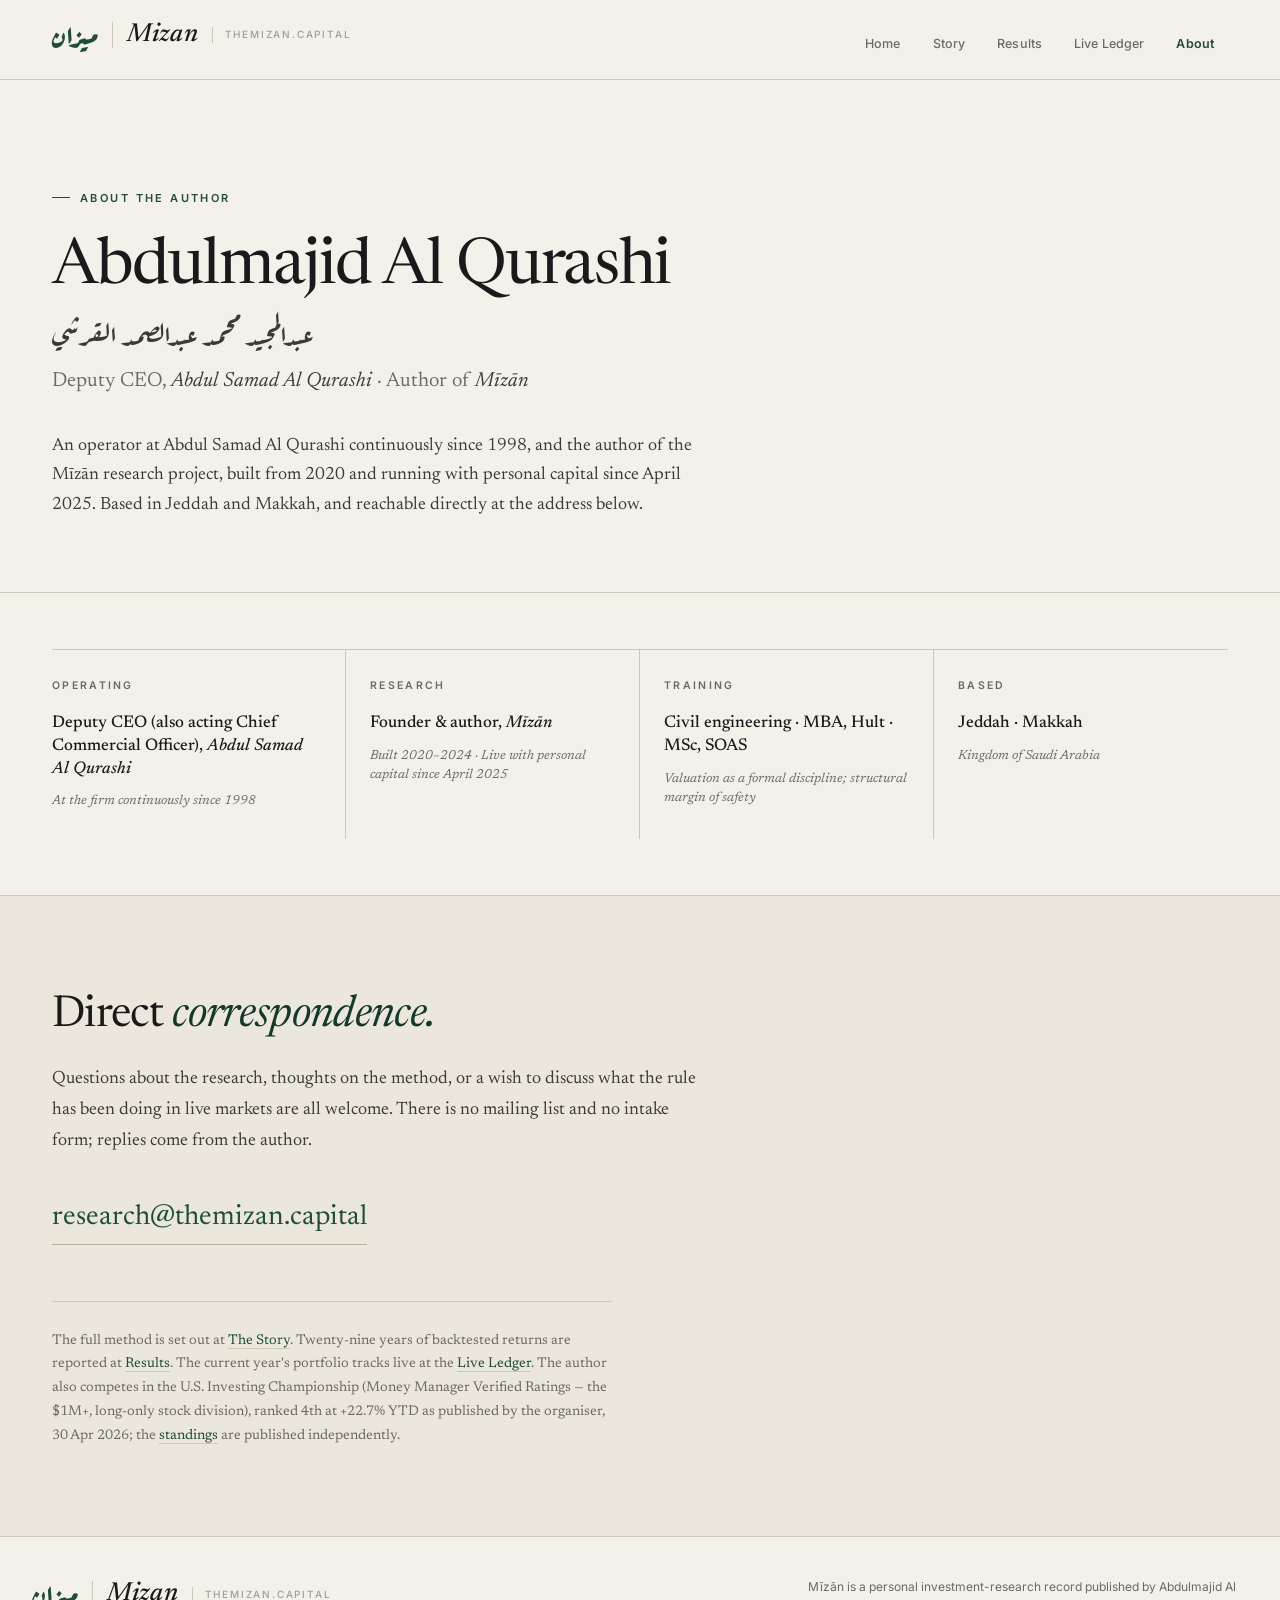
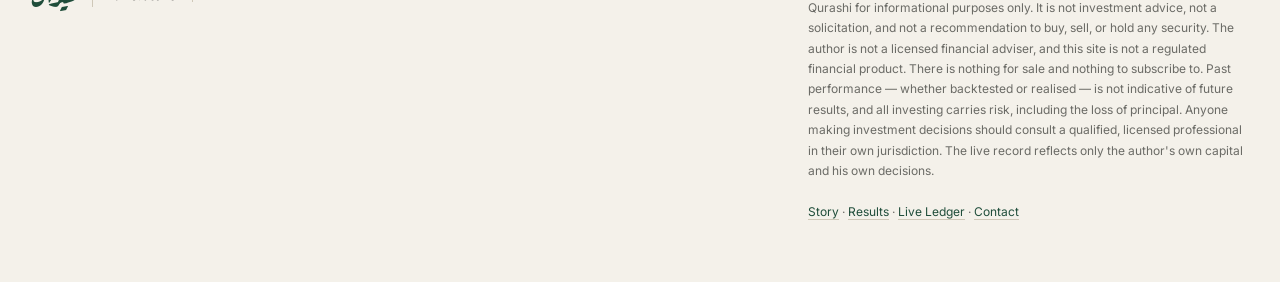
==== about.html @ 17326acd "Add files via upload" ====
<!DOCTYPE html>
<html lang="en">
<head>
<meta charset="UTF-8">
<meta name="viewport" content="width=device-width, initial-scale=1.0">
<link rel="canonical" href="https://themizan.capital/about.html">
<meta property="og:type" content="profile">
<meta property="og:site_name" content="Mīzān">
<meta property="og:title" content="About · Mīzān · Abdulmajid Al Qurashi">
<meta property="og:description" content="Abdulmajid Al Qurashi — Deputy CEO of Abdul Samad Al Qurashi and author of the Mīzān research project. Direct correspondence.">
<meta property="og:url" content="https://themizan.capital/about.html">
<meta name="twitter:card" content="summary">
<meta property="og:locale" content="en_US">
<meta property="og:locale:alternate" content="ar_SA">
<link rel="icon" href="data:image/svg+xml,%3Csvg%20xmlns='http://www.w3.org/2000/svg'%20viewBox='0%200%2032%2032'%3E%3Crect%20width='32'%20height='32'%20rx='6'%20fill='%231f4d3a'/%3E%3Ctext%20x='16'%20y='23'%20font-size='20'%20text-anchor='middle'%20fill='%23f4f1ea'%20font-family='Georgia,serif'%3EM%3C/text%3E%3C/svg%3E">
<title>About · Mīzān · Abdulmajid Al Qurashi · عبدالمجيد القرشي</title>
<meta name="description" content="Abdulmajid Al Qurashi (عبدالمجيد محمد عبدالصمد القرشي) — Deputy CEO of Abdul Samad Al Qurashi (عبدالصمد القرشي) and author of the Mīzān research project. Direct correspondence.">
<style>
@import url('https://fonts.googleapis.com/css2?family=Newsreader:ital,opsz,wght@0,6..72,300;0,6..72,400;0,6..72,500;0,6..72,600;0,6..72,700;1,6..72,400&family=Inter:wght@300;400;500;600;700&family=JetBrains+Mono:wght@400;500;600&display=swap');
@import url('https://fonts.googleapis.com/css2?family=Aref+Ruqaa:wght@400;700&family=Amiri:wght@400;700&family=Noto+Naskh+Arabic:wght@400;500;700&display=swap');

:root{
  --paper:#f4f1ea; --paper-2:#ece7dc; --paper-3:#e2dcce;
  --ink:#1a1a1a; --ink-2:#3a3a38; --ink-3:#6b6b66; --ink-4:#a09e96;
  --rule:#cfc8b8; --rule-2:#b8b1a0;
  --accent:#1f4d3a; --accent-2:#2e6b52; --accent-ink:#14382a;
  --serif:'Newsreader',Georgia,'Times New Roman',serif;
  --sans:'Inter',-apple-system,BlinkMacSystemFont,'Segoe UI',sans-serif;
  --mono:'JetBrains Mono','SF Mono',Menlo,monospace;
}
*{margin:0;padding:0;box-sizing:border-box}
html{scroll-behavior:smooth}
body{background:var(--paper);color:var(--ink);font-family:var(--sans);font-size:16px;line-height:1.55;-webkit-font-smoothing:antialiased;text-rendering:optimizeLegibility}
::selection{background:var(--accent);color:var(--paper)}
a{color:inherit;text-decoration:none}

/* NAV */
.apx-nav{position:sticky;top:0;z-index:100;background:rgba(244,241,234,0.92);backdrop-filter:blur(12px);-webkit-backdrop-filter:blur(12px);border-bottom:1px solid var(--rule)}
.apx-nav-inner{max-width:1240px;margin:0 auto;padding:18px 32px;display:flex;justify-content:space-between;align-items:baseline;gap:32px}
.apx-nav-links{display:flex;gap:4px;align-items:center}
.apx-nav-links a{white-space:nowrap;font-size:12.5px;font-weight:500;color:var(--ink-3);padding:8px 14px;transition:color .15s;letter-spacing:.01em}
.apx-nav-links a:hover{color:var(--ink)}
.apx-nav-links a.active{color:var(--accent);font-weight:600}
.apx-brand{display:flex;align-items:center;gap:14px}
.apx-brand-ar{font-family:'Aref Ruqaa','Amiri','Noto Naskh Arabic',serif;font-weight:700;font-size:30px;color:#1f4d3a;line-height:1;unicode-bidi:isolate;display:inline-block;padding-bottom:4px}
.apx-brand-latin{font-family:'Newsreader',Georgia,serif;font-style:italic;font-weight:500;font-size:26px;color:#1a1a1a;line-height:1;letter-spacing:.005em;padding-left:14px;border-left:1px solid #cfc8b8}
.apx-brand-meta{font-family:'Inter',sans-serif;font-size:10px;font-weight:500;letter-spacing:.18em;text-transform:uppercase;color:#a09e96;padding-left:12px;border-left:1px solid #cfc8b8}
@media(max-width:720px){.apx-brand-meta,.apx-brand-latin{display:none}}

/* LAYOUT */
.container{max-width:1240px;margin:0 auto;padding:0 32px}
.kicker{font-family:var(--sans);font-size:11px;font-weight:600;letter-spacing:.22em;text-transform:uppercase;color:var(--accent);display:inline-block;margin-bottom:28px}
.kicker::before{content:'';display:inline-block;width:18px;height:1px;background:var(--accent);vertical-align:middle;margin-right:10px;margin-bottom:3px}

/* HERO */
.about-hero{padding:104px 0 72px;border-bottom:1px solid var(--rule)}
.about-hero h1{font-family:var(--serif);font-weight:400;font-size:clamp(42px,5.5vw,64px);line-height:1.05;letter-spacing:-.02em;color:var(--ink);margin-bottom:14px}
.about-hero .subtitle{font-family:var(--serif);font-size:clamp(18px,1.6vw,22px);line-height:1.4;color:var(--ink-3);font-weight:400;margin-bottom:36px;max-width:34em}
.about-hero .subtitle em{font-style:italic;color:var(--ink-2)}
.about-hero .lede{font-family:var(--serif);font-size:clamp(17px,1.4vw,20px);line-height:1.65;color:var(--ink-2);font-weight:400;max-width:36em}

/* FACTS */
.facts-band{padding:56px 0;border-bottom:1px solid var(--rule)}
.facts-grid{display:grid;grid-template-columns:repeat(4,1fr);gap:0;border-top:1px solid var(--rule)}
.fact{padding:28px 24px;border-right:1px solid var(--rule)}
.fact:first-child{padding-left:0}
.fact:last-child{border-right:none;padding-right:0}
.fact-label{font-family:var(--sans);font-size:10.5px;font-weight:600;letter-spacing:.22em;text-transform:uppercase;color:var(--ink-3);margin-bottom:18px}
.fact-value{font-family:var(--serif);font-size:17px;color:var(--ink);font-weight:500;line-height:1.35;margin-bottom:10px}
.fact-value em{font-style:italic}
.fact-meta{font-family:var(--serif);font-size:13px;font-style:italic;color:var(--ink-3);line-height:1.5}

/* CONTACT */
.contact-band{padding:96px 0 88px;background:var(--paper-2)}
.contact-band h2{font-family:var(--serif);font-weight:400;font-size:clamp(30px,3.6vw,44px);line-height:1.1;letter-spacing:-.015em;color:var(--ink);margin-bottom:24px;max-width:18ch}
.contact-band h2 em{font-style:italic;color:var(--accent-ink)}
.contact-band .contact-body{font-family:var(--serif);font-size:18px;line-height:1.7;color:var(--ink-2);max-width:36em;margin-bottom:28px}
.contact-email{display:inline-block;margin-top:12px;font-family:var(--serif);font-size:clamp(22px,2.4vw,28px);color:var(--accent);border-bottom:1px solid var(--rule-2);padding-bottom:4px;transition:color .15s}
.contact-email:hover{color:var(--accent-ink)}
.contact-meta{font-family:var(--serif);font-size:14px;line-height:1.7;color:var(--ink-3);margin-top:56px;padding-top:28px;border-top:1px solid var(--rule);max-width:40em}
.contact-meta a{color:var(--accent);border-bottom:1px solid var(--rule);transition:color .15s}
.contact-meta a:hover{color:var(--accent-ink)}

/* FOOTER */
.apx-foot{padding:40px 32px 60px;border-top:1px solid var(--rule);background:var(--paper)}
.apx-foot-inner{max-width:1240px;margin:0 auto;display:flex;justify-content:space-between;align-items:flex-start;gap:40px;flex-wrap:wrap}
.apx-foot-brand{display:flex;align-items:center;gap:14px}
.apx-foot-meta{font-size:12px;color:var(--ink-3);line-height:1.7;max-width:440px}
.apx-foot-meta a{color:var(--accent);border-bottom:1px solid var(--rule)}

/* MOBILE */
@media(max-width:820px){
  .apx-nav-inner{padding:14px 20px;gap:16px;flex-wrap:wrap}
  .apx-nav-links a{padding:6px 10px;font-size:12px}
  .container{padding:0 20px}
  .about-hero{padding:56px 0 44px}
  .facts-band{padding:40px 0}
  .facts-grid{grid-template-columns:1fr}
  .fact{border-right:none;border-bottom:1px solid var(--rule);padding:22px 0}
  .fact:first-child{padding-top:22px}
  .fact:last-child{border-bottom:none;padding-bottom:0}
  .contact-band{padding:64px 0}
}
</style>
</head>
<body>

<!-- NAV -->
<nav class="apx-nav">
  <div class="apx-nav-inner">
    <a href="index.html" class="apx-brand">
      <span class="apx-brand-ar" dir="rtl" lang="ar">ميزان</span>
      <span class="apx-brand-latin">Mizan</span>
      <span class="apx-brand-meta">themizan.capital</span>
    </a>
    <div class="apx-nav-links">
      <a href="index.html">Home</a>
      <a href="story.html">Story</a>
      <a href="results.html">Results</a>
      <a href="dashboard.html">Live Ledger</a>
      <a href="about.html" class="active">About</a>
    </div>
  </div>
</nav>

<!-- HERO -->
<section class="about-hero">
  <div class="container">
    <div class="kicker">About the author</div>
    <h1>Abdulmajid Al Qurashi</h1>
    <p lang="ar" dir="rtl" style="font-family:'Aref Ruqaa','Amiri','Noto Naskh Arabic',serif;font-weight:400;font-size:clamp(20px,2.2vw,28px);color:var(--ink-2);line-height:1.3;margin:-2px 0 16px;text-align:left">عبدالمجيد محمد عبدالصمد القرشي</p>
    <p class="subtitle">Deputy CEO, <em>Abdul Samad Al Qurashi</em> &middot; Author of <em>Mīzān</em></p>
    <p class="lede">An operator at Abdul Samad Al Qurashi continuously since 1998, and the author of the Mīzān research project, built from 2020 and running with personal capital since April 2025. Based in Jeddah and Makkah, and reachable directly at the address below.</p>
  </div>
</section>

<!-- FACTS -->
<section class="facts-band">
  <div class="container">
    <div class="facts-grid">
      <div class="fact">
        <div class="fact-label">Operating</div>
        <div class="fact-value">Deputy CEO (also acting Chief Commercial Officer), <em>Abdul Samad Al Qurashi</em></div>
        <div class="fact-meta">At the firm continuously since 1998</div>
      </div>
      <div class="fact">
        <div class="fact-label">Research</div>
        <div class="fact-value">Founder &amp; author, <em>Mīzān</em></div>
        <div class="fact-meta">Built 2020&ndash;2024 &middot; Live with personal capital since April 2025</div>
      </div>
      <div class="fact">
        <div class="fact-label">Training</div>
        <div class="fact-value">Civil engineering &middot; MBA, Hult &middot; MSc, SOAS</div>
        <div class="fact-meta">Valuation as a formal discipline; structural margin of safety</div>
      </div>
      <div class="fact">
        <div class="fact-label">Based</div>
        <div class="fact-value">Jeddah &middot; Makkah</div>
        <div class="fact-meta">Kingdom of Saudi Arabia</div>
      </div>
    </div>
  </div>
</section>

<!-- CONTACT -->
<section class="contact-band">
  <div class="container">
    <h2>Direct <em>correspondence.</em></h2>
    <p class="contact-body">Questions about the research, thoughts on the method, or a wish to discuss what the rule has been doing in live markets are all welcome. There is no mailing list and no intake form; replies come from the author.</p>
    <a class="contact-email" href="mailto:research@themizan.capital">research@themizan.capital</a>
    <p class="contact-meta">The full method is set out at <a href="story.html">The Story</a>. Twenty-nine years of backtested returns are reported at <a href="results.html">Results</a>. The current year's portfolio tracks live at the <a href="dashboard.html">Live Ledger</a>. The author also competes in the U.S. Investing Championship (Money Manager Verified Ratings &mdash; the $1M+, long-only stock division), ranked 4th at +22.7% YTD as published by the organiser, 30 Apr 2026; the <a href="https://financial-competitions.com/" target="_blank" rel="noopener">standings</a> are published independently.</p>
  </div>
</section>

<!-- FOOTER -->
<footer class="apx-foot">
  <div class="apx-foot-inner">
    <div class="apx-foot-brand">
      <span class="apx-brand-ar" dir="rtl" lang="ar">ميزان</span>
      <span class="apx-brand-latin">Mizan</span>
      <span class="apx-brand-meta">themizan.capital</span>
    </div>
    <div class="apx-foot-meta">
      Mīzān is a personal investment-research record published by Abdulmajid Al Qurashi for informational purposes only. It is not investment advice, not a solicitation, and not a recommendation to buy, sell, or hold any security. The author is not a licensed financial adviser, and this site is not a regulated financial product. There is nothing for sale and nothing to subscribe to. Past performance &mdash; whether backtested or realised &mdash; is not indicative of future results, and all investing carries risk, including the loss of principal. Anyone making investment decisions should consult a qualified, licensed professional in their own jurisdiction. The live record reflects only the author's own capital and his own decisions. <br><br>
      <a href="story.html">Story</a> &middot; <a href="results.html">Results</a> &middot; <a href="dashboard.html">Live Ledger</a> &middot; <a href="mailto:research@themizan.capital">Contact</a>
    </div>
  </div>
</footer>

<script type="application/ld+json">
{
  "@context": "https://schema.org",
  "@type": "Person",
  "name": "Abdulmajid Al Qurashi",
  "alternateName": ["عبدالمجيد محمد عبدالصمد القرشي", "عبدالمجيد القرشي", "Abdulmajid Mohammed Abdulsamad Al Qurashi"],
  "jobTitle": "Deputy CEO",
  "worksFor": { "@type": "Organization", "name": "Abdul Samad Al Qurashi", "alternateName": "عبدالصمد القرشي" },
  "url": "https://themizan.capital/about.html",
  "email": "research@themizan.capital",
  "nationality": "Saudi Arabia",
  "knowsAbout": ["Value investing", "Quantitative investing", "Equity research", "Corporate finance"]
}
</script>
</body>
</html>
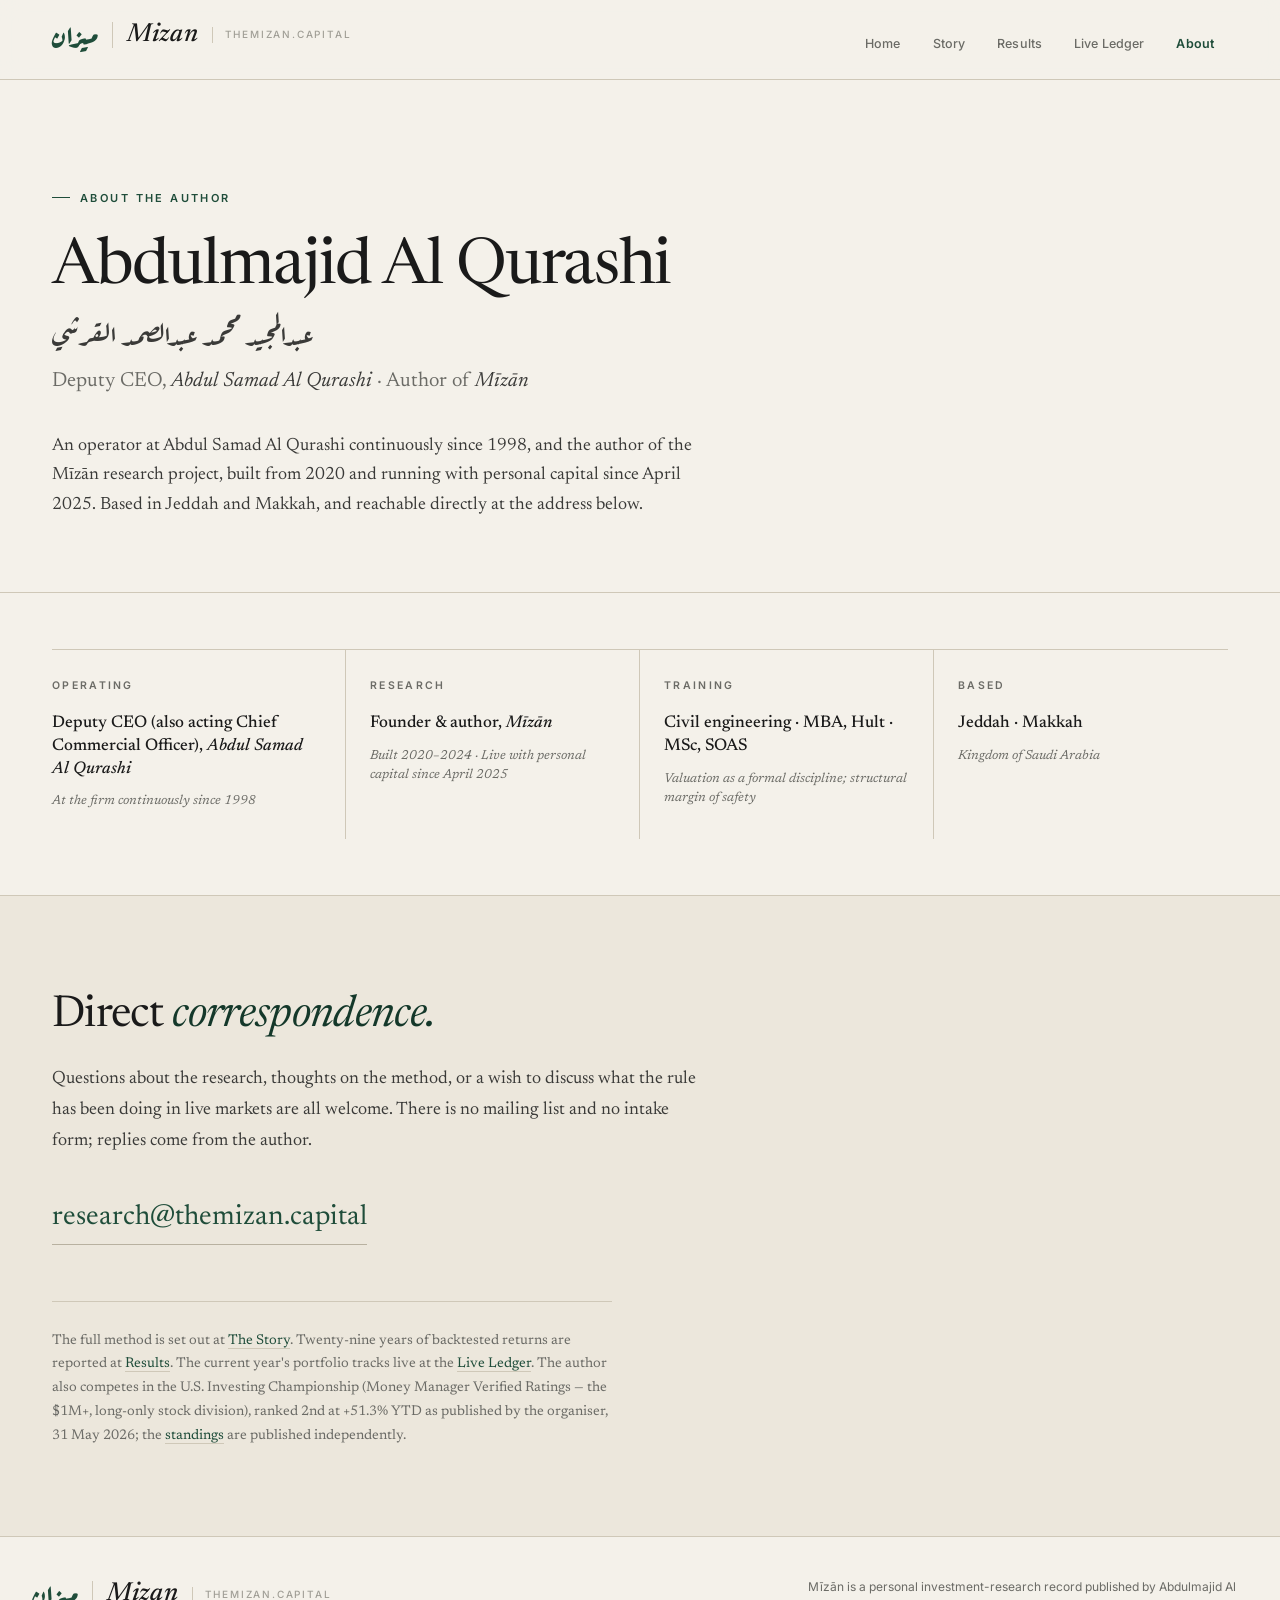
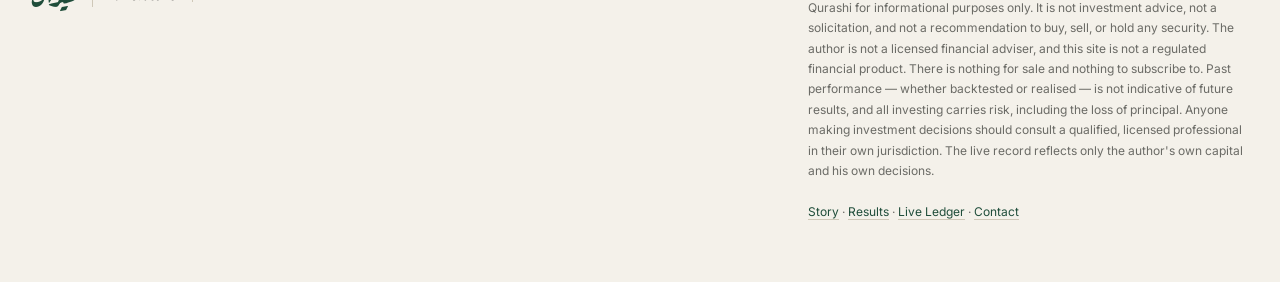
==== commit 015314c7: "Update USIC standings to 2nd, +51.3% YTD (31 May 2026) Co-Authored-By: Claude Opus 4.8 <noreply@anth" ====
--- a/about.html
+++ b/about.html
@@ -3,13 +3,18 @@
 <head>
 <meta charset="UTF-8">
 <meta name="viewport" content="width=device-width, initial-scale=1.0">
-<link rel="canonical" href="https://themizan.capital/about.html">
+<link rel="canonical" href="https://themizan.capital/about">
 <meta property="og:type" content="profile">
 <meta property="og:site_name" content="Mīzān">
 <meta property="og:title" content="About · Mīzān · Abdulmajid Al Qurashi">
 <meta property="og:description" content="Abdulmajid Al Qurashi — Deputy CEO of Abdul Samad Al Qurashi and author of the Mīzān research project. Direct correspondence.">
-<meta property="og:url" content="https://themizan.capital/about.html">
-<meta name="twitter:card" content="summary">
+<meta property="og:url" content="https://themizan.capital/about">
+<meta property="og:image" content="https://themizan.capital/assets/og-cover.png">
+<meta property="og:image:width" content="1200">
+<meta property="og:image:height" content="630">
+<meta property="og:image:alt" content="Mīzān — a rules-based public-equity strategy by Abdulmajid Al Qurashi">
+<meta name="twitter:card" content="summary_large_image">
+<meta name="twitter:image" content="https://themizan.capital/assets/og-cover.png">
 <meta property="og:locale" content="en_US">
 <meta property="og:locale:alternate" content="ar_SA">
 <link rel="icon" href="data:image/svg+xml,%3Csvg%20xmlns='http://www.w3.org/2000/svg'%20viewBox='0%200%2032%2032'%3E%3Crect%20width='32'%20height='32'%20rx='6'%20fill='%231f4d3a'/%3E%3Ctext%20x='16'%20y='23'%20font-size='20'%20text-anchor='middle'%20fill='%23f4f1ea'%20font-family='Georgia,serif'%3EM%3C/text%3E%3C/svg%3E">
@@ -108,17 +113,17 @@
 <!-- NAV -->
 <nav class="apx-nav">
   <div class="apx-nav-inner">
-    <a href="index.html" class="apx-brand">
+    <a href="/" class="apx-brand">
       <span class="apx-brand-ar" dir="rtl" lang="ar">ميزان</span>
       <span class="apx-brand-latin">Mizan</span>
       <span class="apx-brand-meta">themizan.capital</span>
     </a>
     <div class="apx-nav-links">
-      <a href="index.html">Home</a>
-      <a href="story.html">Story</a>
-      <a href="results.html">Results</a>
-      <a href="dashboard.html">Live Ledger</a>
-      <a href="about.html" class="active">About</a>
+      <a href="/">Home</a>
+      <a href="/story">Story</a>
+      <a href="/results">Results</a>
+      <a href="/dashboard">Live Ledger</a>
+      <a href="/about" class="active">About</a>
     </div>
   </div>
 </nav>
@@ -168,7 +173,7 @@
     <h2>Direct <em>correspondence.</em></h2>
     <p class="contact-body">Questions about the research, thoughts on the method, or a wish to discuss what the rule has been doing in live markets are all welcome. There is no mailing list and no intake form; replies come from the author.</p>
     <a class="contact-email" href="mailto:research@themizan.capital">research@themizan.capital</a>
-    <p class="contact-meta">The full method is set out at <a href="story.html">The Story</a>. Twenty-nine years of backtested returns are reported at <a href="results.html">Results</a>. The current year's portfolio tracks live at the <a href="dashboard.html">Live Ledger</a>. The author also competes in the U.S. Investing Championship (Money Manager Verified Ratings &mdash; the $1M+, long-only stock division), ranked 4th at +22.7% YTD as published by the organiser, 30 Apr 2026; the <a href="https://financial-competitions.com/" target="_blank" rel="noopener">standings</a> are published independently.</p>
+    <p class="contact-meta">The full method is set out at <a href="/story">The Story</a>. Twenty-nine years of backtested returns are reported at <a href="/results">Results</a>. The current year's portfolio tracks live at the <a href="/dashboard">Live Ledger</a>. The author also competes in the U.S. Investing Championship (Money Manager Verified Ratings &mdash; the $1M+, long-only stock division), ranked 2nd at +51.3% YTD as published by the organiser, 31 May 2026; the <a href="https://financial-competitions.com/" target="_blank" rel="noopener">standings</a> are published independently.</p>
   </div>
 </section>
 
@@ -182,7 +187,7 @@
     </div>
     <div class="apx-foot-meta">
       Mīzān is a personal investment-research record published by Abdulmajid Al Qurashi for informational purposes only. It is not investment advice, not a solicitation, and not a recommendation to buy, sell, or hold any security. The author is not a licensed financial adviser, and this site is not a regulated financial product. There is nothing for sale and nothing to subscribe to. Past performance &mdash; whether backtested or realised &mdash; is not indicative of future results, and all investing carries risk, including the loss of principal. Anyone making investment decisions should consult a qualified, licensed professional in their own jurisdiction. The live record reflects only the author's own capital and his own decisions. <br><br>
-      <a href="story.html">Story</a> &middot; <a href="results.html">Results</a> &middot; <a href="dashboard.html">Live Ledger</a> &middot; <a href="mailto:research@themizan.capital">Contact</a>
+      <a href="/story">Story</a> &middot; <a href="/results">Results</a> &middot; <a href="/dashboard">Live Ledger</a> &middot; <a href="mailto:research@themizan.capital">Contact</a>
     </div>
   </div>
 </footer>
@@ -192,13 +197,19 @@
   "@context": "https://schema.org",
   "@type": "Person",
   "name": "Abdulmajid Al Qurashi",
-  "alternateName": ["عبدالمجيد محمد عبدالصمد القرشي", "عبدالمجيد القرشي", "Abdulmajid Mohammed Abdulsamad Al Qurashi"],
+  "alternateName": ["عبدالمجيد محمد عبدالصمد القرشي", "عبدالمجيد القرشي", "Abdulmajid Mohammed Abdulsamad Al Qurashi", "Abdul Majid Al Qurashi", "Abdulmajid Alqurashi"],
   "jobTitle": "Deputy CEO",
   "worksFor": { "@type": "Organization", "name": "Abdul Samad Al Qurashi", "alternateName": "عبدالصمد القرشي" },
-  "url": "https://themizan.capital/about.html",
+  "url": "https://themizan.capital/about",
+  "mainEntityOfPage": "https://themizan.capital/about",
+  "image": "https://themizan.capital/assets/og-cover.png",
   "email": "research@themizan.capital",
   "nationality": "Saudi Arabia",
-  "knowsAbout": ["Value investing", "Quantitative investing", "Equity research", "Corporate finance"]
+  "knowsAbout": ["Value investing", "Quantitative investing", "Equity research", "Corporate finance"],
+  "sameAs": [
+    "https://www.linkedin.com/in/abdulmajid-alqurashi-33677895/",
+    "https://www.instagram.com/abdulmajeedmasq/"
+  ]
 }
 </script>
 </body>
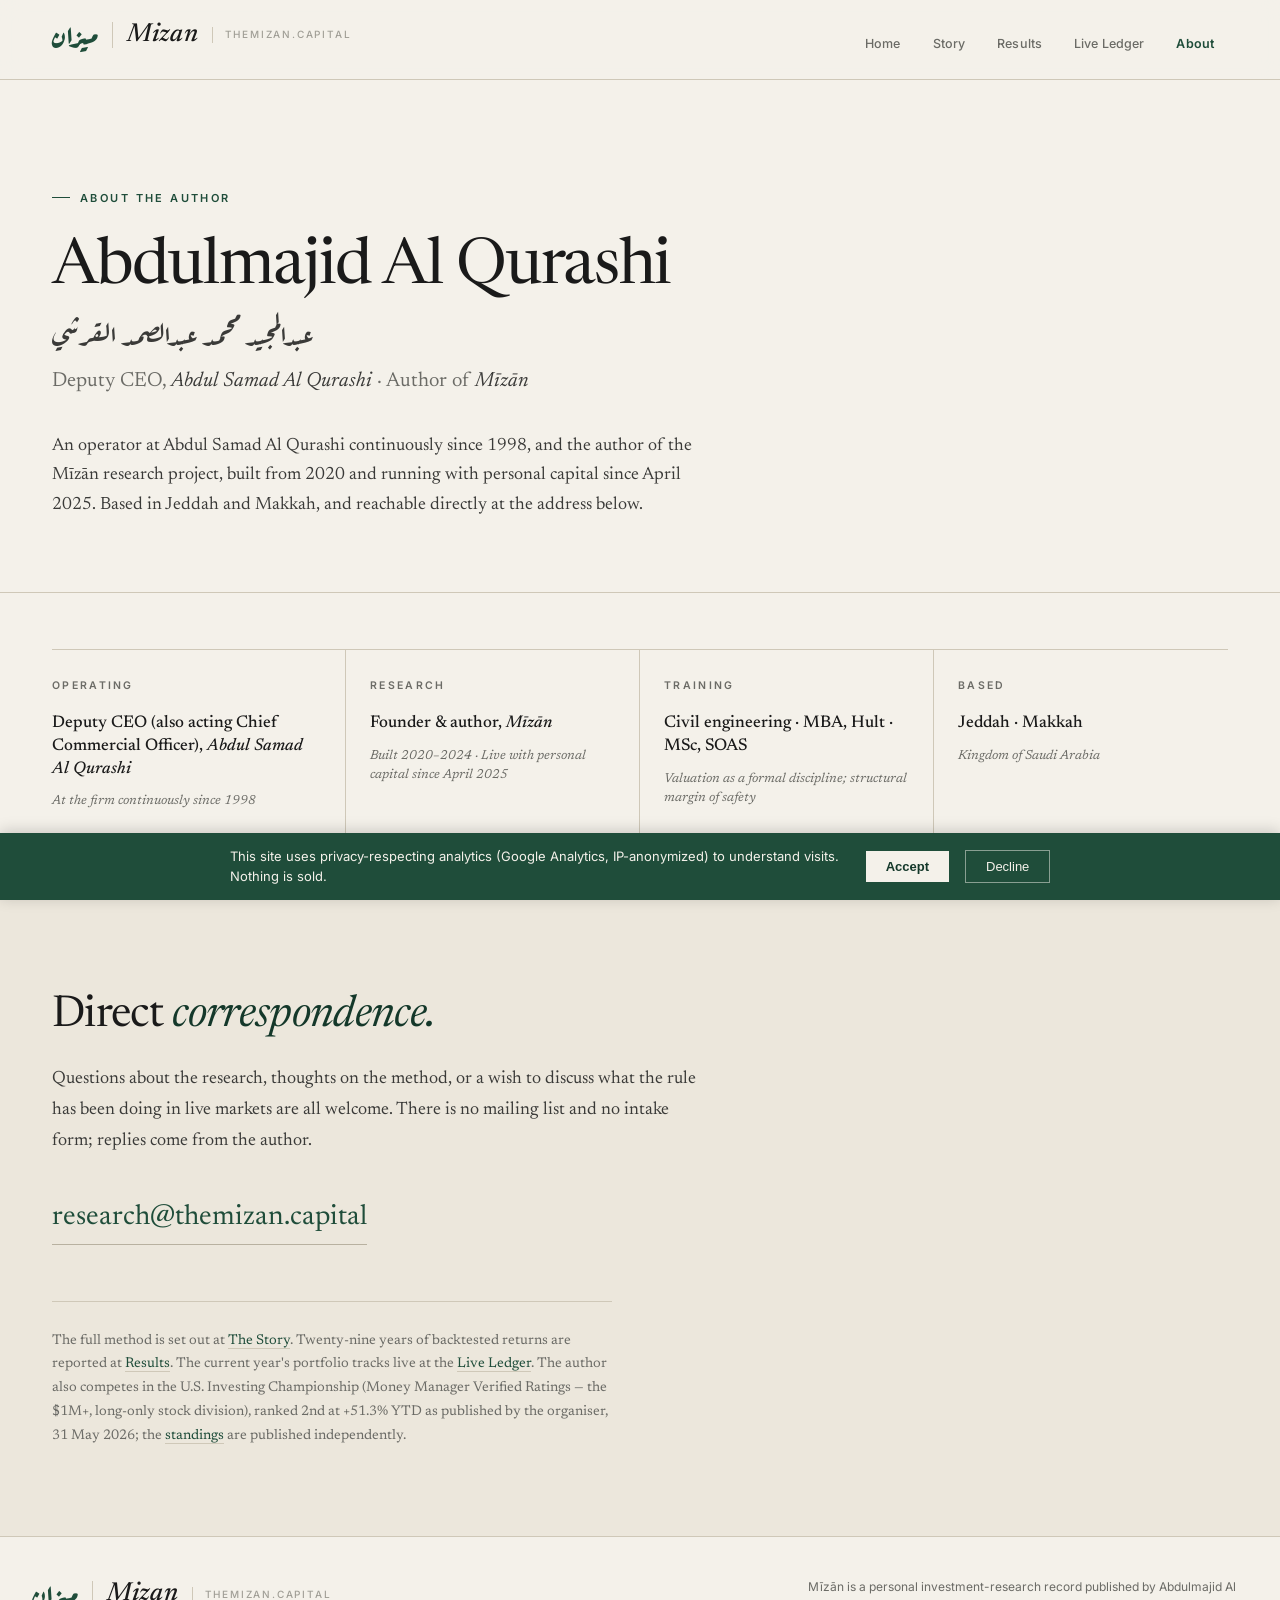
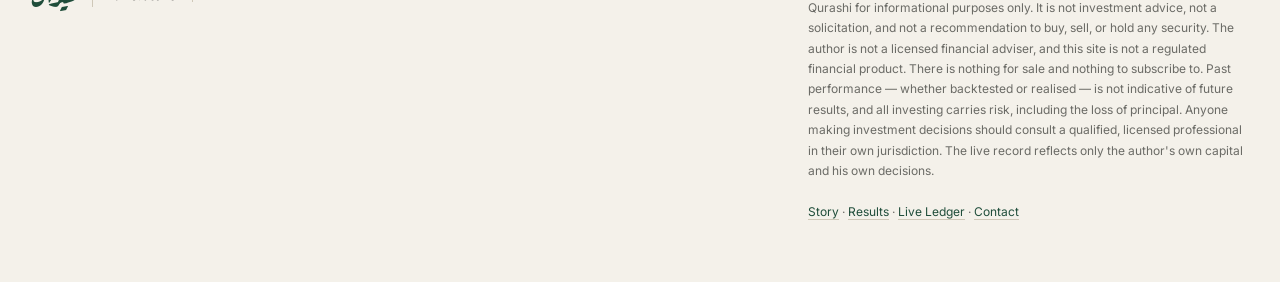
==== commit ae843ce5: "Add consent-gated Google Analytics 4 to all pages Co-Authored-By: Claude Opus 4.8 <noreply@anthropic" ====
--- a/about.html
+++ b/about.html
@@ -3,6 +3,12 @@
 <head>
 <meta charset="UTF-8">
 <meta name="viewport" content="width=device-width, initial-scale=1.0">
+<!-- Google Analytics 4 (consent-gated, IP-anonymized) -->
+<script>
+(function(){var GA_ID="G-Y0V6TDJKWX";function loadGA(){var s=document.createElement("script");s.async=true;s.src="https://www.googletagmanager.com/gtag/js?id="+GA_ID;document.head.appendChild(s);window.dataLayer=window.dataLayer||[];window.gtag=function(){dataLayer.push(arguments);};window.gtag("js",new Date());window.gtag("config",GA_ID,{anonymize_ip:true});}
+try{var c=localStorage.getItem("mizan-analytics-consent");if(c==="granted"){loadGA();return;}if(c==="denied"){return;}}catch(e){}
+document.addEventListener("DOMContentLoaded",function(){var bar=document.createElement("div");bar.setAttribute("role","dialog");bar.setAttribute("aria-label","Analytics consent");bar.style.cssText="position:fixed;left:0;right:0;bottom:0;z-index:9999;background:#1f4d3a;color:#f4f1ea;padding:14px 20px;font-family:Inter,-apple-system,BlinkMacSystemFont,sans-serif;font-size:13px;line-height:1.5;display:flex;gap:16px;align-items:center;justify-content:center;flex-wrap:wrap;box-shadow:0 -2px 14px rgba(0,0,0,.18)";var msg=document.createElement("span");msg.style.maxWidth="620px";msg.textContent="This site uses privacy-respecting analytics (Google Analytics, IP-anonymized) to understand visits. Nothing is sold.";var accept=document.createElement("button");accept.type="button";accept.textContent="Accept";accept.style.cssText="background:#f4f1ea;color:#14382a;border:0;padding:8px 20px;font-weight:600;cursor:pointer;font-size:13px";var decline=document.createElement("button");decline.type="button";decline.textContent="Decline";decline.style.cssText="background:transparent;color:#f4f1ea;border:1px solid rgba(244,241,234,.5);padding:8px 20px;font-weight:500;cursor:pointer;font-size:13px";accept.onclick=function(){try{localStorage.setItem("mizan-analytics-consent","granted");}catch(e){}bar.remove();loadGA();};decline.onclick=function(){try{localStorage.setItem("mizan-analytics-consent","denied");}catch(e){}bar.remove();};bar.appendChild(msg);bar.appendChild(accept);bar.appendChild(decline);document.body.appendChild(bar);});})();
+</script>
 <link rel="canonical" href="https://themizan.capital/about">
 <meta property="og:type" content="profile">
 <meta property="og:site_name" content="Mīzān">
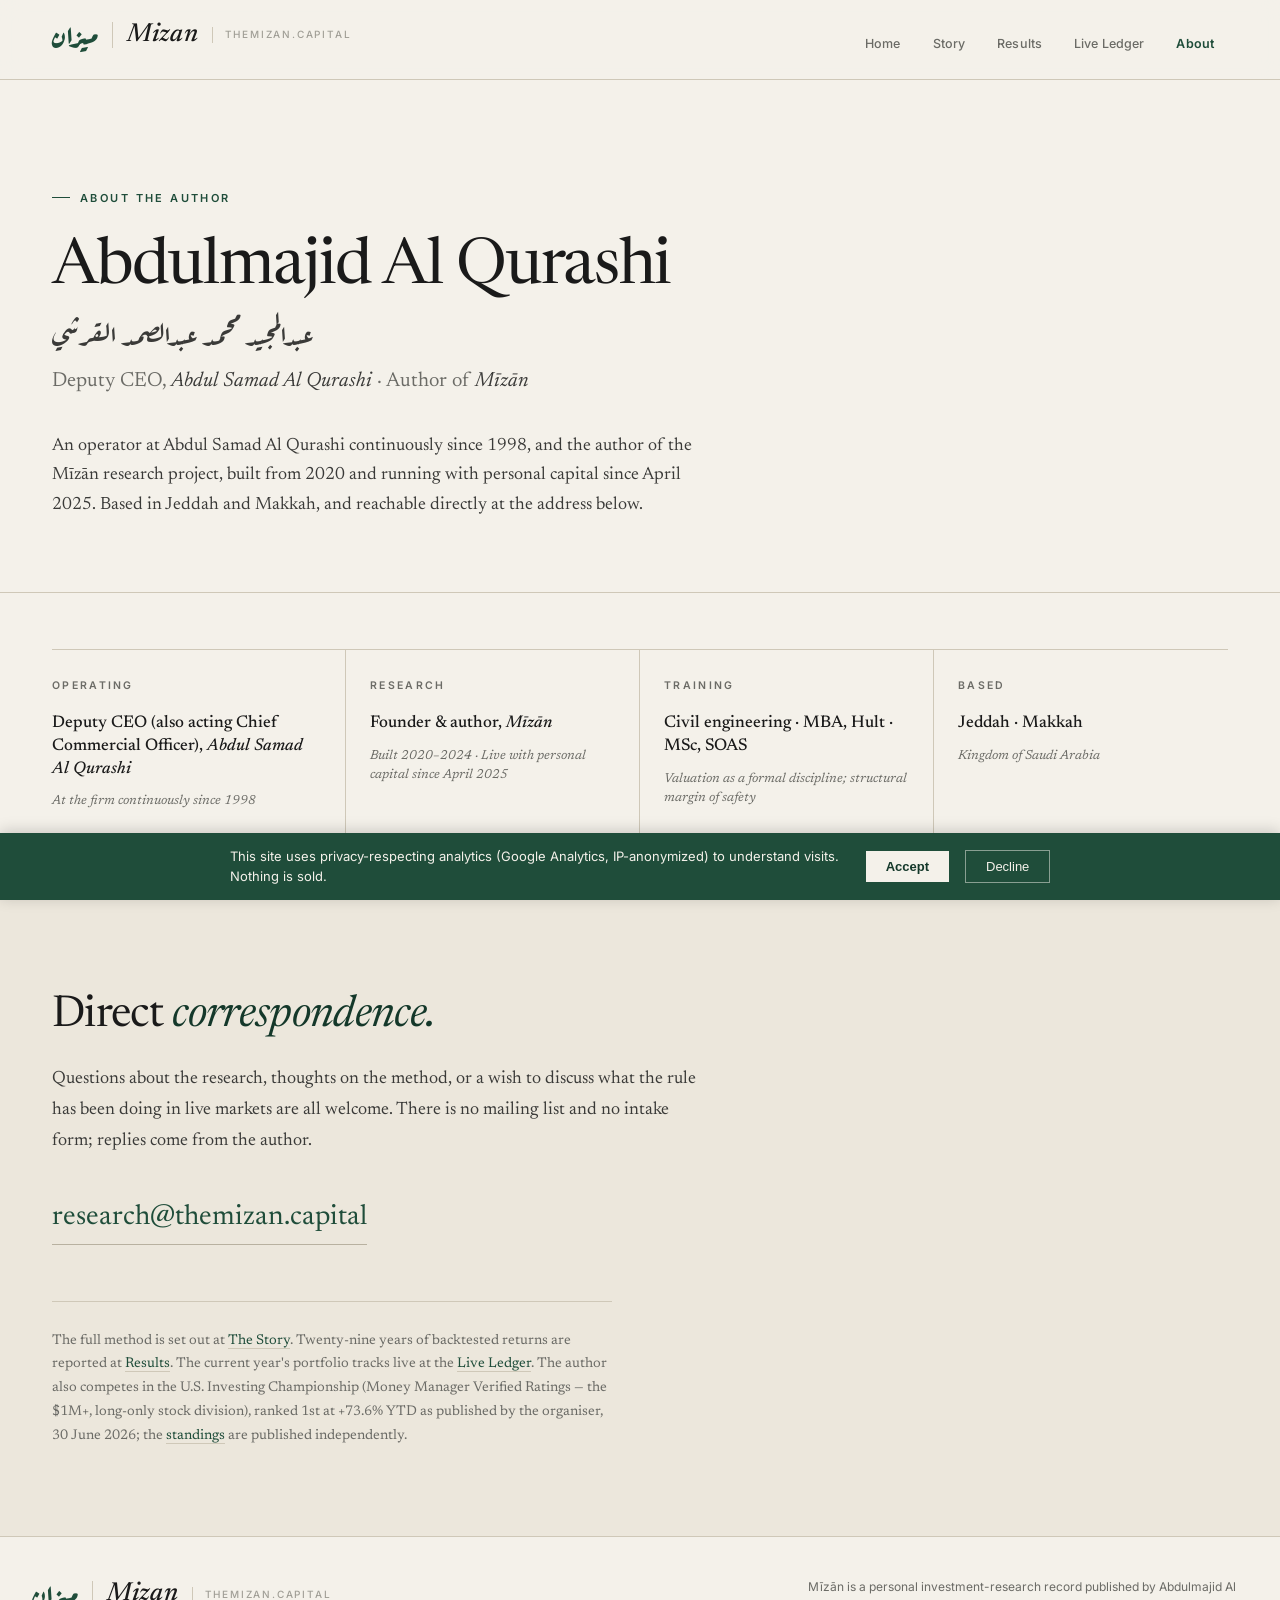
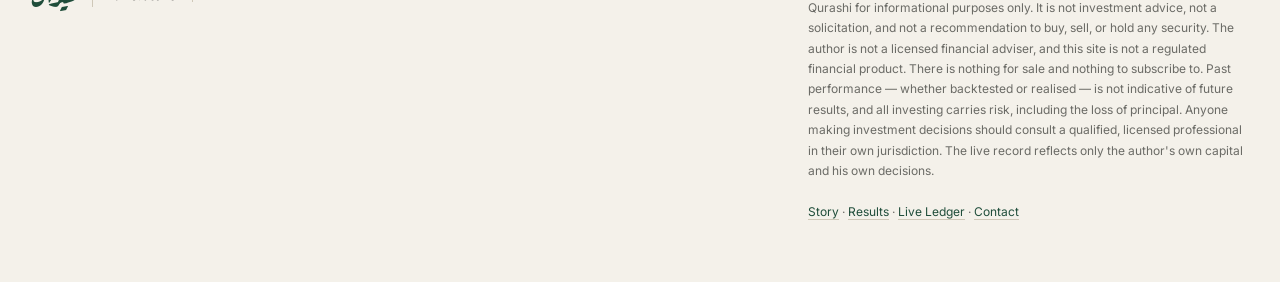
==== commit c7020754: "Update USIC standings to 1st, +73.6% YTD (30 June 2026) Source: organiser's published standings for " ====
--- a/about.html
+++ b/about.html
@@ -179,7 +179,7 @@
     <h2>Direct <em>correspondence.</em></h2>
     <p class="contact-body">Questions about the research, thoughts on the method, or a wish to discuss what the rule has been doing in live markets are all welcome. There is no mailing list and no intake form; replies come from the author.</p>
     <a class="contact-email" href="mailto:research@themizan.capital">research@themizan.capital</a>
-    <p class="contact-meta">The full method is set out at <a href="/story">The Story</a>. Twenty-nine years of backtested returns are reported at <a href="/results">Results</a>. The current year's portfolio tracks live at the <a href="/dashboard">Live Ledger</a>. The author also competes in the U.S. Investing Championship (Money Manager Verified Ratings &mdash; the $1M+, long-only stock division), ranked 2nd at +51.3% YTD as published by the organiser, 31 May 2026; the <a href="https://financial-competitions.com/" target="_blank" rel="noopener">standings</a> are published independently.</p>
+    <p class="contact-meta">The full method is set out at <a href="/story">The Story</a>. Twenty-nine years of backtested returns are reported at <a href="/results">Results</a>. The current year's portfolio tracks live at the <a href="/dashboard">Live Ledger</a>. The author also competes in the U.S. Investing Championship (Money Manager Verified Ratings &mdash; the $1M+, long-only stock division), ranked 1st at +73.6% YTD as published by the organiser, 30 June 2026; the <a href="https://financial-competitions.com/" target="_blank" rel="noopener">standings</a> are published independently.</p>
   </div>
 </section>
 
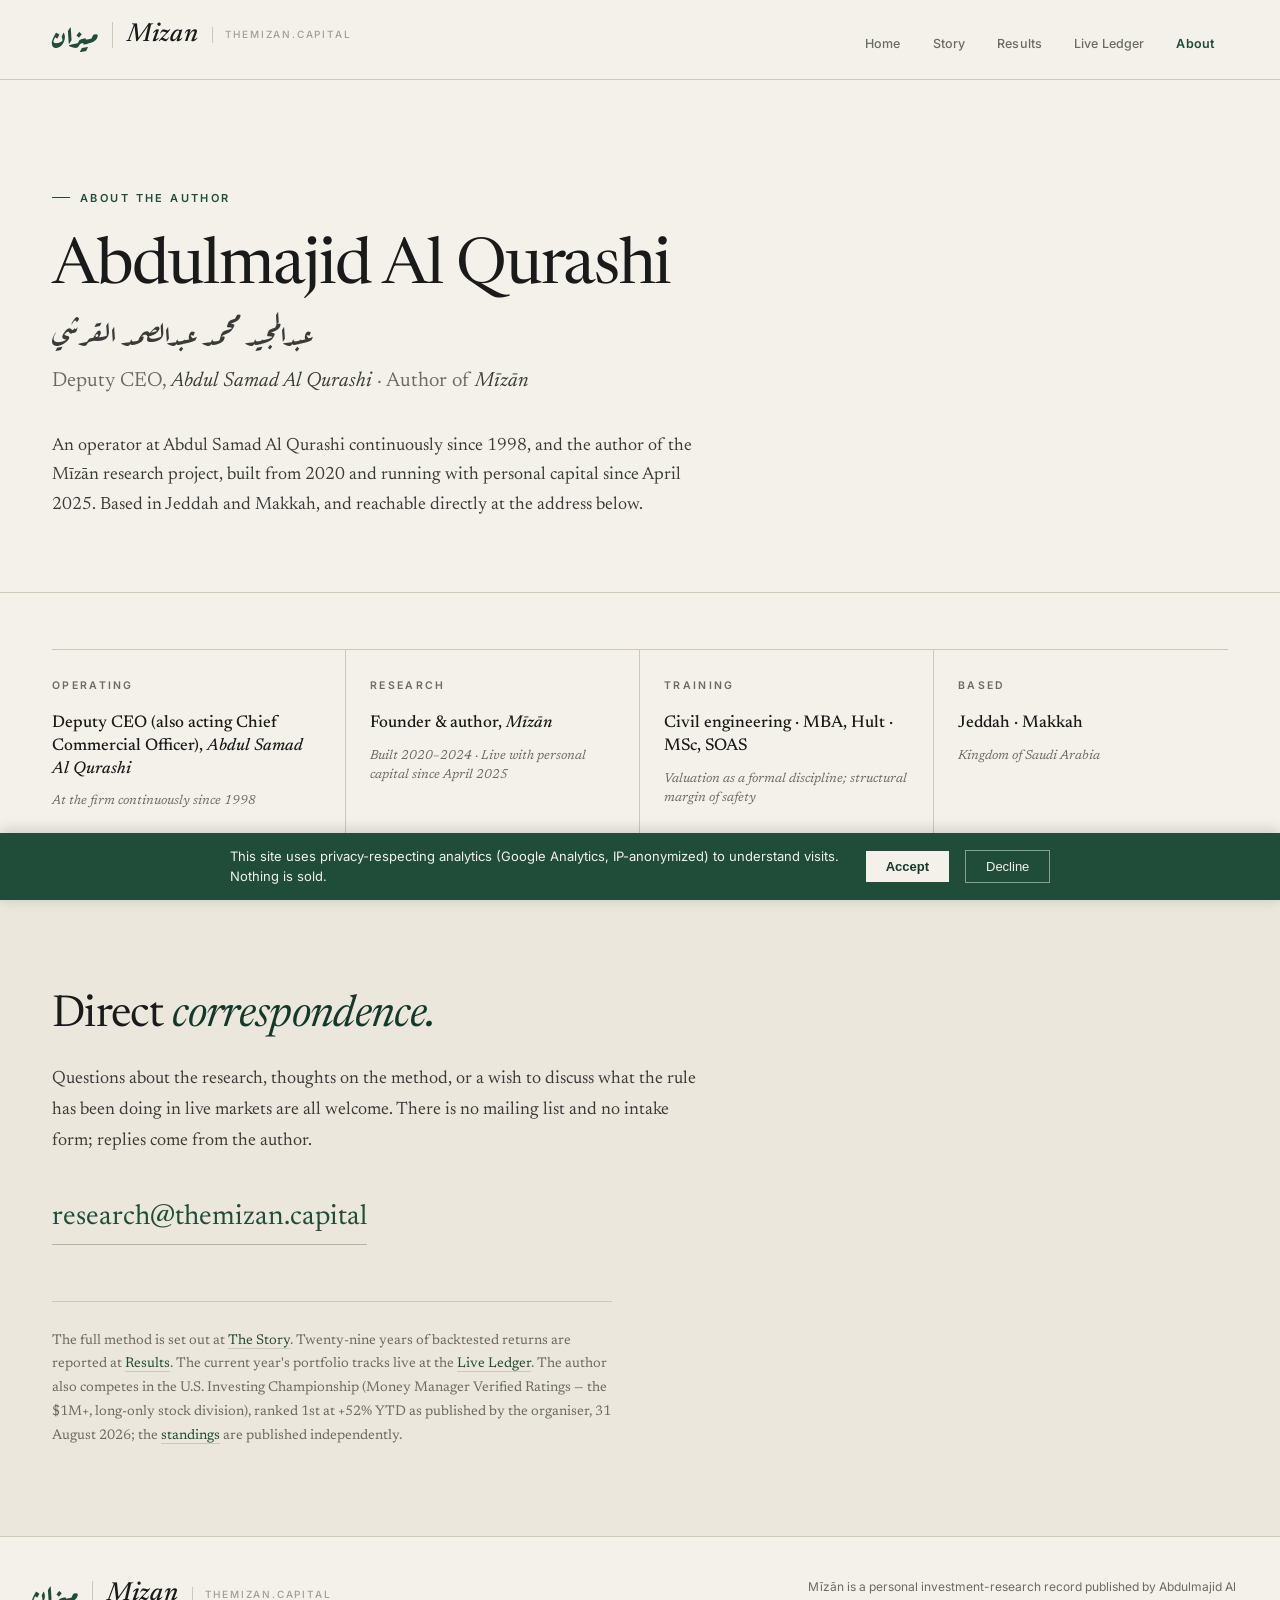
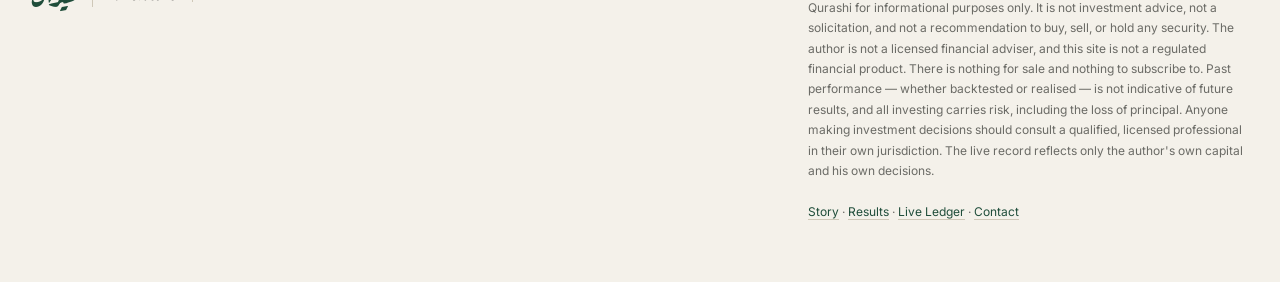
==== commit 1751fd90: "Update USIC standings to 1st, +52% YTD (31 August 2026) Refreshes the U.S. Investing Championship fi" ====
--- a/about.html
+++ b/about.html
@@ -179,7 +179,7 @@
     <h2>Direct <em>correspondence.</em></h2>
     <p class="contact-body">Questions about the research, thoughts on the method, or a wish to discuss what the rule has been doing in live markets are all welcome. There is no mailing list and no intake form; replies come from the author.</p>
     <a class="contact-email" href="mailto:research@themizan.capital">research@themizan.capital</a>
-    <p class="contact-meta">The full method is set out at <a href="/story">The Story</a>. Twenty-nine years of backtested returns are reported at <a href="/results">Results</a>. The current year's portfolio tracks live at the <a href="/dashboard">Live Ledger</a>. The author also competes in the U.S. Investing Championship (Money Manager Verified Ratings &mdash; the $1M+, long-only stock division), ranked 1st at +73.6% YTD as published by the organiser, 30 June 2026; the <a href="https://financial-competitions.com/" target="_blank" rel="noopener">standings</a> are published independently.</p>
+    <p class="contact-meta">The full method is set out at <a href="/story">The Story</a>. Twenty-nine years of backtested returns are reported at <a href="/results">Results</a>. The current year's portfolio tracks live at the <a href="/dashboard">Live Ledger</a>. The author also competes in the U.S. Investing Championship (Money Manager Verified Ratings &mdash; the $1M+, long-only stock division), ranked 1st at +52% YTD as published by the organiser, 31 August 2026; the <a href="https://financial-competitions.com/" target="_blank" rel="noopener">standings</a> are published independently.</p>
   </div>
 </section>
 
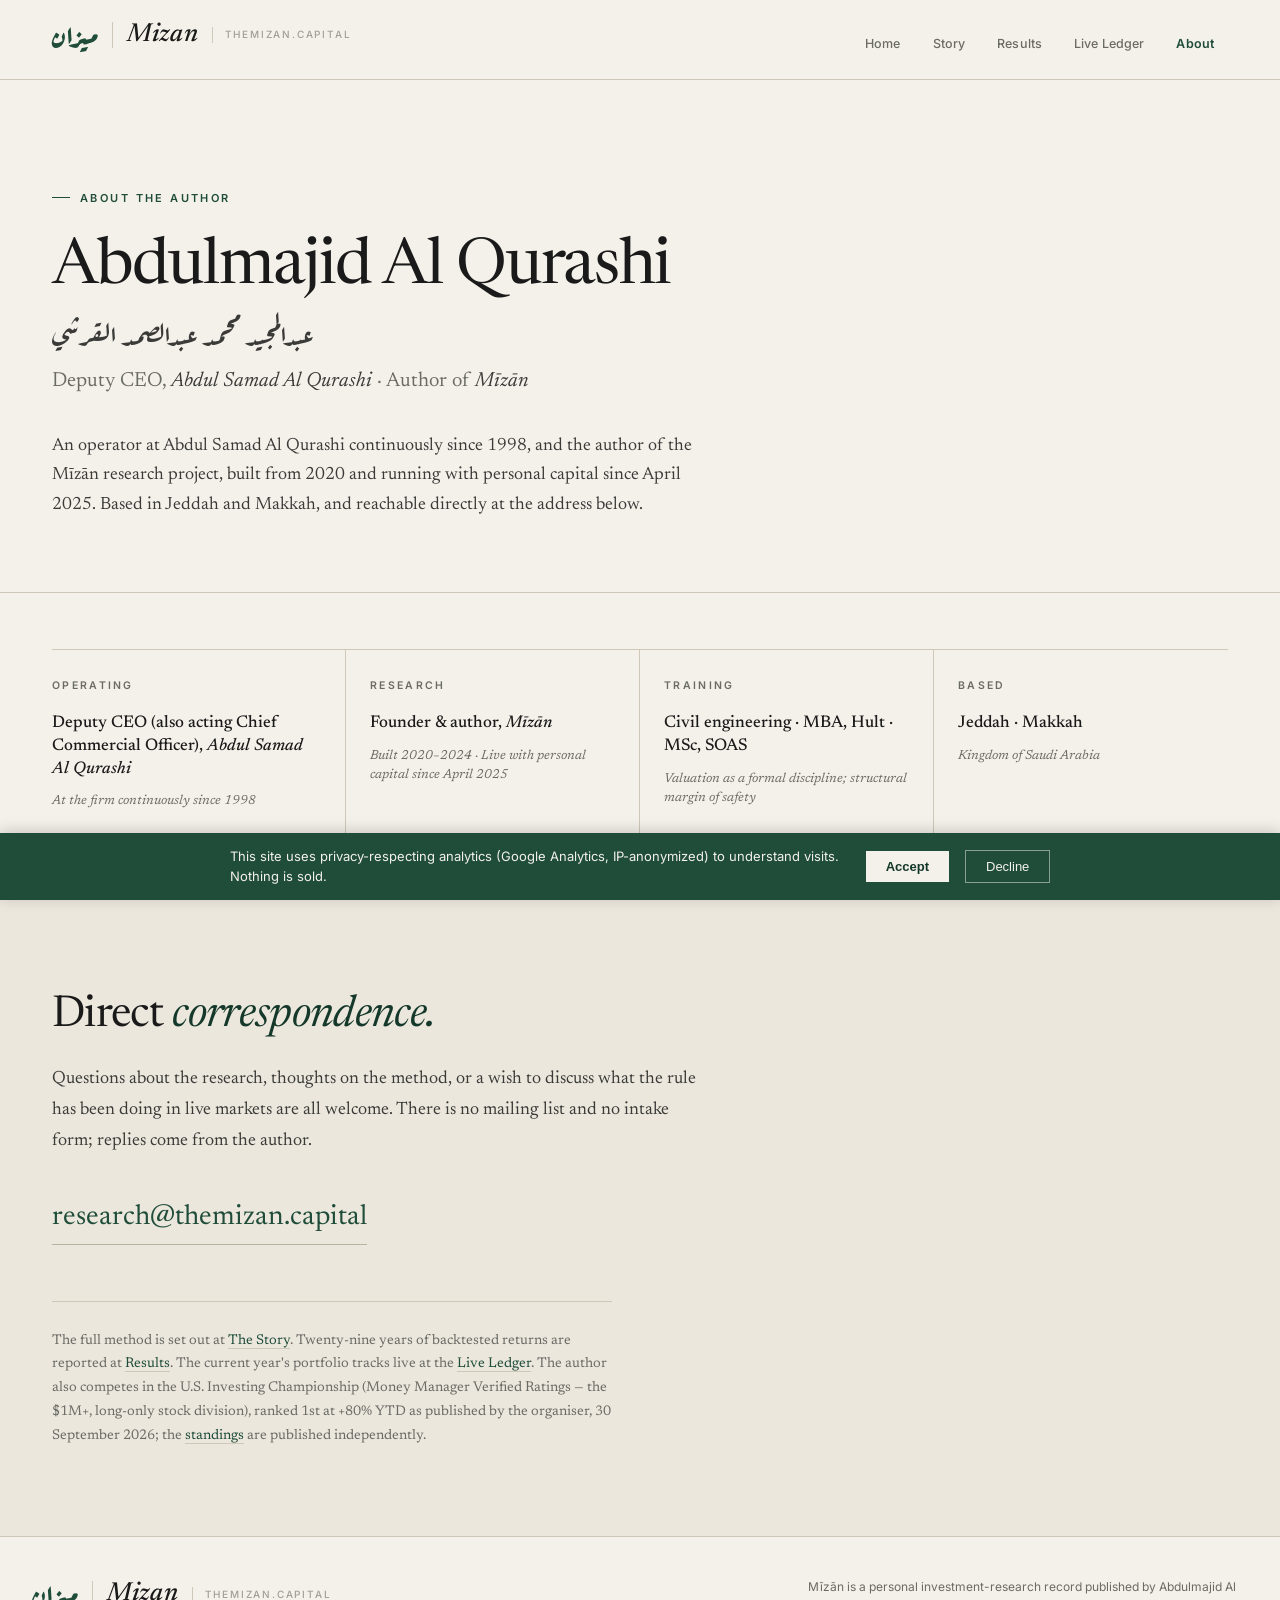
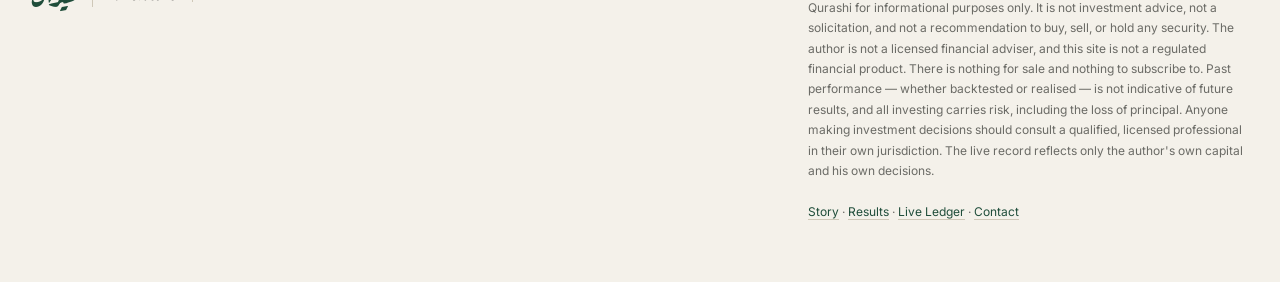
==== commit c497399e: "Update USIC standings to 1st, +80% YTD (30 September 2026) Refreshes the U.S. Investing Championship" ====
--- a/about.html
+++ b/about.html
@@ -179,7 +179,7 @@
     <h2>Direct <em>correspondence.</em></h2>
     <p class="contact-body">Questions about the research, thoughts on the method, or a wish to discuss what the rule has been doing in live markets are all welcome. There is no mailing list and no intake form; replies come from the author.</p>
     <a class="contact-email" href="mailto:research@themizan.capital">research@themizan.capital</a>
-    <p class="contact-meta">The full method is set out at <a href="/story">The Story</a>. Twenty-nine years of backtested returns are reported at <a href="/results">Results</a>. The current year's portfolio tracks live at the <a href="/dashboard">Live Ledger</a>. The author also competes in the U.S. Investing Championship (Money Manager Verified Ratings &mdash; the $1M+, long-only stock division), ranked 1st at +52% YTD as published by the organiser, 31 August 2026; the <a href="https://financial-competitions.com/" target="_blank" rel="noopener">standings</a> are published independently.</p>
+    <p class="contact-meta">The full method is set out at <a href="/story">The Story</a>. Twenty-nine years of backtested returns are reported at <a href="/results">Results</a>. The current year's portfolio tracks live at the <a href="/dashboard">Live Ledger</a>. The author also competes in the U.S. Investing Championship (Money Manager Verified Ratings &mdash; the $1M+, long-only stock division), ranked 1st at +80% YTD as published by the organiser, 30 September 2026; the <a href="https://financial-competitions.com/" target="_blank" rel="noopener">standings</a> are published independently.</p>
   </div>
 </section>
 
